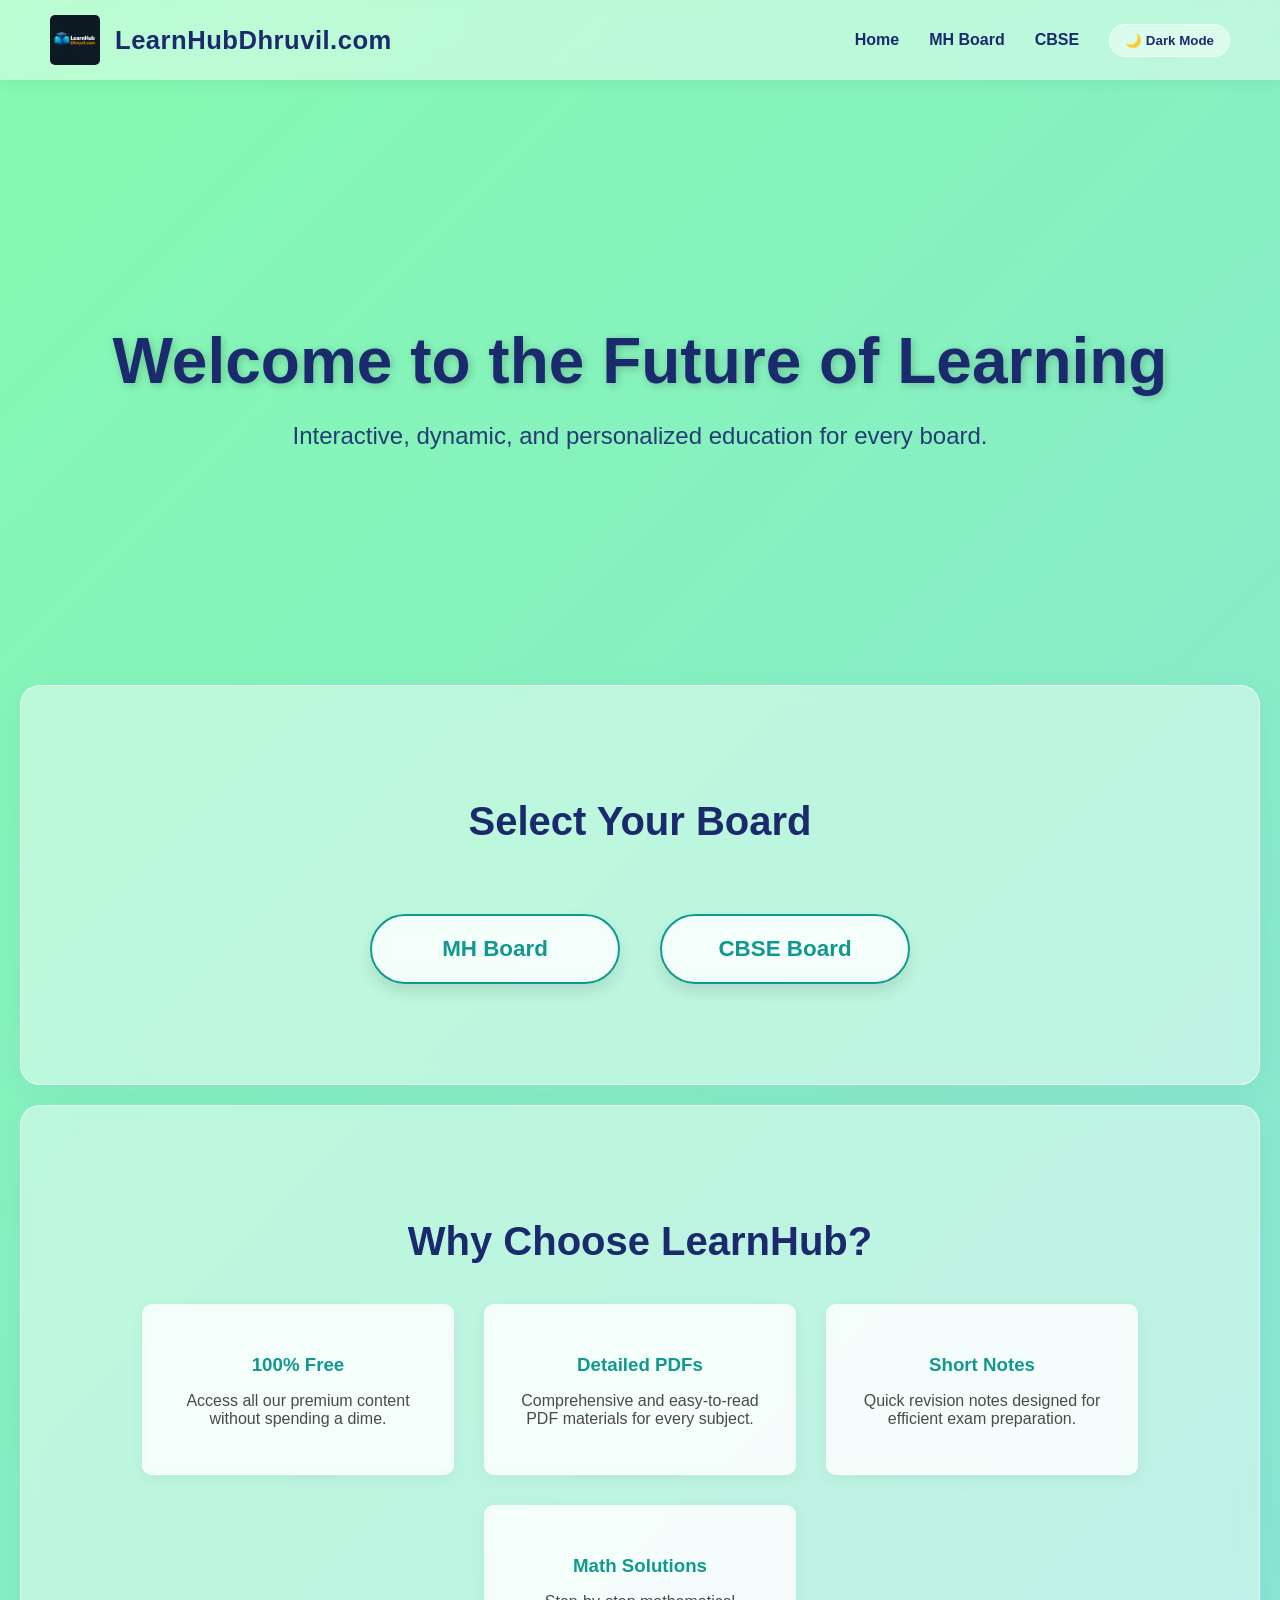
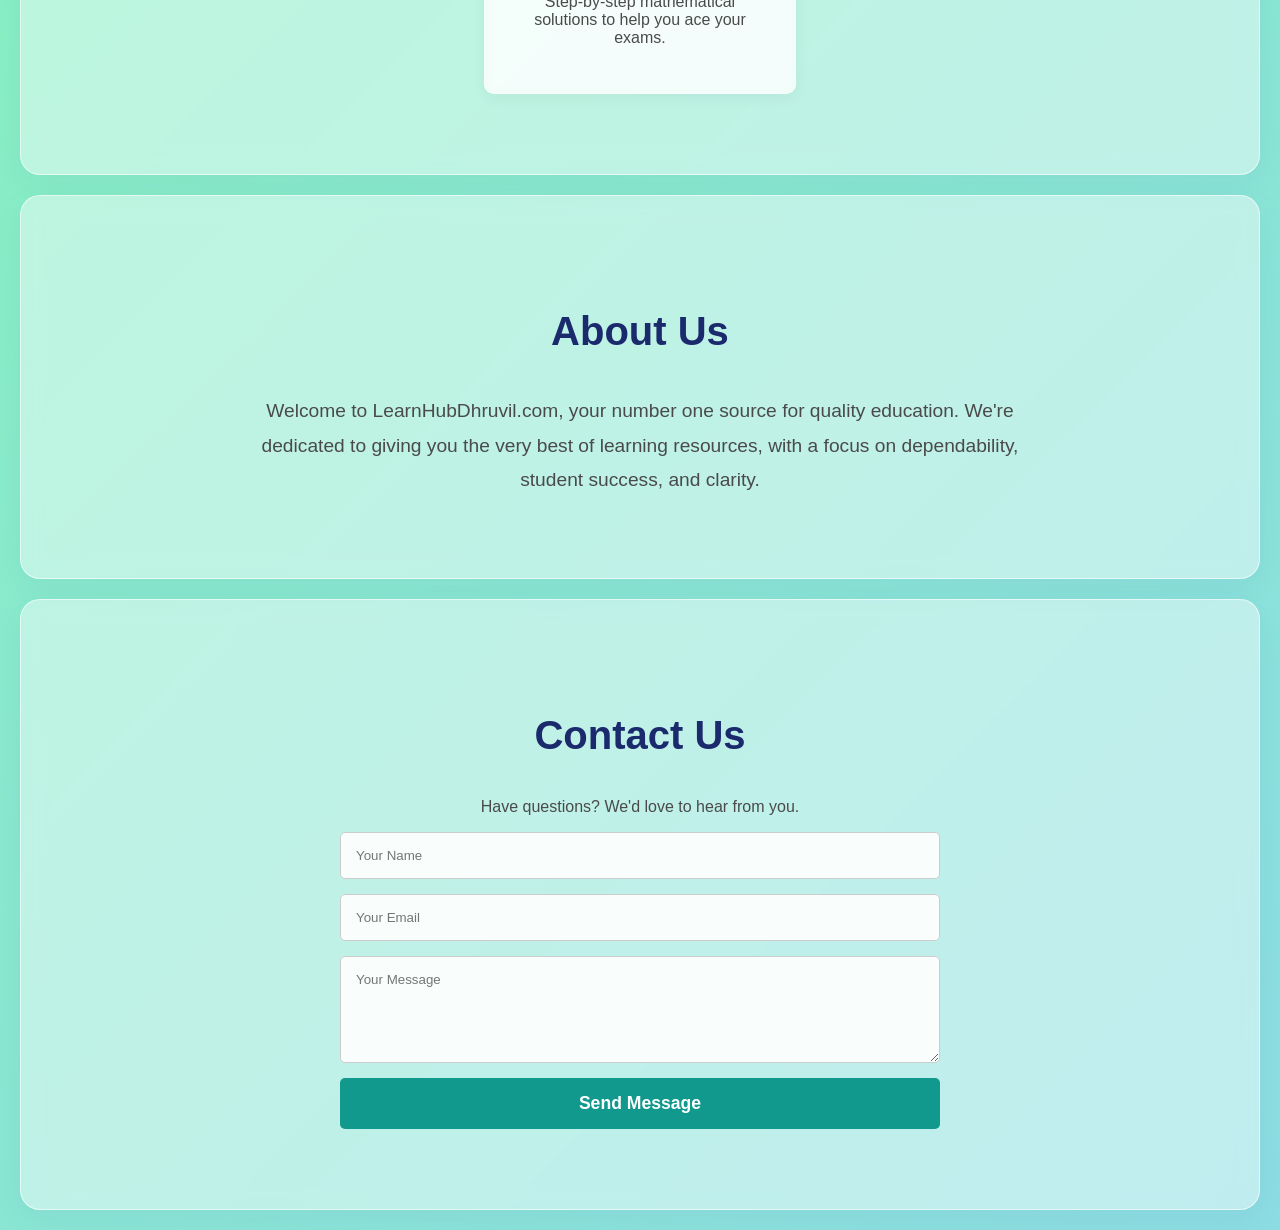
==== index.html @ d835bbcb "Add files via upload" ====
<!DOCTYPE html>
<html lang="en">
<head>
    <meta charset="UTF-8">
    <meta name="viewport" content="width=device-width, initial-scale=1.0">
    <title>LearnHubDhruvil.com | Empowering Education</title>
    <link rel="stylesheet" href="style.css">
</head>
<body>
    <!-- Navbar -->
    <header class="navbar">
        <div class="logo-container">
            <!-- Here is the path to your logo next to the domain name -->
            <img src="LOGO.png" alt="LearnHub Logo" class="logo">
            <span class="domain-name">LearnHubDhruvil.com</span>
        </div>
        <nav>
            <ul class="nav-links">
                <li><a href="index.html">Home</a></li>
                <li><a href="/boards/maharashtra/mhboard.html">MH Board</a></li>
                <li><a href="/boards/cbse/cbse.html">CBSE</a></li>
                <li><button id="theme-toggle">🌙 Dark Mode</button></li>
            </ul>
        </nav>
    </header>

    <!-- Animated Hero Section -->
    <section class="hero">
        <div class="hero-content">
            <h1 class="animate-title">Welcome to the Future of Learning</h1>
            <p>Interactive, dynamic, and personalized education for every board.</p>
        </div>
    </section>

    <!-- Boards Section -->
    <section class="boards-section">
        <h2>Select Your Board</h2>
        <div class="boards-wrapper">
            <div class="boards-container">
                <button class="board-btn" onclick="window.location.href='/boards/maharashtra/mhboard.html'">MH Board</button>
                <button class="board-btn" onclick="window.location.href='/boards/cbse/cbse.html'">CBSE Board</button>
            </div>
        </div>
    </section>

    <!-- Characteristics Section -->
    <section class="features-section" id="features">
        <h2 class="section-title">Why Choose LearnHub?</h2>
        <div class="features-grid">
            <div class="feature-card">
                <h3>100% Free</h3>
                <p>Access all our premium content without spending a dime.</p>
            </div>
            <div class="feature-card">
                <h3>Detailed PDFs</h3>
                <p>Comprehensive and easy-to-read PDF materials for every subject.</p>
            </div>
            <div class="feature-card">
                <h3>Short Notes</h3>
                <p>Quick revision notes designed for efficient exam preparation.</p>
            </div>
            <div class="feature-card">
                <h3>Math Solutions</h3>
                <p>Step-by-step mathematical solutions to help you ace your exams.</p>
            </div>
        </div>
    </section>

    <!-- About Us Section -->
    <section class="about-section" id="about">
        <h2 class="section-title">About Us</h2>
        <p>Welcome to LearnHubDhruvil.com, your number one source for quality education. We're dedicated to giving you the very best of learning resources, with a focus on dependability, student success, and clarity.</p>
    </section>

    <!-- Contact Us Section -->
    <section class="contact-section" id="contact">
        <h2 class="section-title">Contact Us</h2>
        <p>Have questions? We'd love to hear from you.</p>
        <form class="contact-form">
            <input type="text" placeholder="Your Name" required>
            <input type="email" placeholder="Your Email" required>
            <textarea placeholder="Your Message" rows="5" required></textarea>
            <button type="submit">Send Message</button>
        </form>
    </section>

    <script src="script.js"></script>
</body>
</html>
---- style.css ----
/* Global Styles */
:root {
  --bg-gradient: linear-gradient(-45deg, #a18cd1, #fbc2eb, #8fd3f4, #84fab0);
  --text-main: #4a4a4a;
  --text-heading: #1a2a6c;
  --accent-primary: #11998e;
  --accent-secondary: #38ef7d;
  --glass-bg: rgba(255, 255, 255, 0.45);
  --glass-border: rgba(255, 255, 255, 0.6);
  --card-bg: rgba(255, 255, 255, 0.7);
  --input-bg: rgba(255, 255, 255, 0.9);
  --input-border: #cccccc;
}

[data-theme="dark"] {
  --bg-gradient: linear-gradient(-45deg, #0f2027, #203a43, #2c5364, #000000);
  --text-main: #e0e0e0;
  --text-heading: #ffffff;
  --accent-primary: #00f2fe;
  --accent-secondary: #4facfe;
  --glass-bg: rgba(0, 0, 0, 0.5);
  --glass-border: rgba(255, 255, 255, 0.1);
  --card-bg: rgba(30, 30, 30, 0.6);
  --input-bg: rgba(0, 0, 0, 0.6);
  --input-border: rgba(255, 255, 255, 0.2);
}

body {
  margin: 0;
  padding: 0;
  font-family: 'Segoe UI', Tahoma, Geneva, Verdana, sans-serif;
  background: var(--bg-gradient);
  background-size: 400% 400%;
  animation: gradientBG 15s ease infinite;
  color: var(--text-main);
  overflow-x: hidden;
}

/* Navbar & Logo Setup */
.navbar {
  display: flex;
  justify-content: space-between;
  align-items: center;
  background: var(--glass-bg);
  backdrop-filter: blur(10px);
  -webkit-backdrop-filter: blur(10px);
  padding: 15px 50px;
  box-shadow: 0 4px 15px rgba(0,0,0,0.05);
  position: sticky;
  top: 0;
  z-index: 1000;
}

.logo-container {
  display: flex;
  align-items: center;
  gap: 15px;
}

.logo {
  width: 50px;
  height: 50px;
  object-fit: contain;
  background-color: #eee; /* Placeholder bg until logo.png loads */
  border-radius: 5px;
}

.domain-name {
  font-size: 1.6rem;
  font-weight: 800;
  color: var(--text-heading);
  letter-spacing: 0.5px;
}

/* Navigation & Hover Menu */
.nav-links {
  list-style: none;
  display: flex;
  gap: 30px;
  margin: 0;
  padding: 0;
}

.nav-links li {
  position: relative;
  display: flex;
  align-items: center;
}

.nav-links a {
  text-decoration: none;
  color: var(--text-heading);
  font-weight: 600;
  transition: color 0.3s;
}

.nav-links a:hover {
  color: var(--accent-primary);
}

#theme-toggle {
  background: var(--glass-bg);
  border: 1px solid var(--glass-border);
  color: var(--text-heading);
  padding: 8px 15px;
  border-radius: 20px;
  cursor: pointer;
  font-weight: 600;
  transition: all 0.3s ease;
}

#theme-toggle:hover {
  background: var(--accent-primary);
  color: white;
}

/* Hero Section Animations */
.hero {
  height: 65vh;
  background: transparent;
  display: flex;
  align-items: center;
  justify-content: center;
  text-align: center;
  color: var(--text-heading);
  padding: 0 20px;
}

.animate-title {
  font-size: 4rem;
  margin-bottom: 20px;
  animation: fadeInDown 1s ease-out;
  text-shadow: 2px 2px 8px rgba(0,0,0,0.2);
}

.hero p {
  font-size: 1.5rem;
  animation: fadeInUp 1s ease-out;
  opacity: 0.9;
}

/* Auto Scrolling Board Buttons */
.boards-section h2 {
  font-size: 2.5rem;
  color: var(--text-heading);
  margin-bottom: 50px;
}

.boards-wrapper {
  width: 100%;
  padding: 20px 0;
}

.boards-container {
  display: flex;
  flex-direction: row;
  justify-content: center;
  align-items: center;
  gap: 40px;
  flex-wrap: wrap;
}

/* New strict 2x3 grid layout */
.boards-grid {
  display: grid;
  grid-template-columns: repeat(2, 1fr);
  gap: 40px;
  justify-items: center;
  max-width: 800px;
  margin: 0 auto;
}

.board-btn {
  background: var(--card-bg);
  backdrop-filter: blur(10px);
  color: var(--accent-primary);
  border: 2px solid var(--accent-primary);
  padding: 20px 50px;
  width: auto;
  min-width: 250px;
  font-size: 1.4rem;
  font-weight: 700;
  border-radius: 50px;
  cursor: pointer;
  transition: all 0.4s cubic-bezier(0.175, 0.885, 0.32, 1.275);
  box-shadow: 0 8px 15px rgba(0,0,0,0.1);
  position: relative;
  overflow: hidden;
  z-index: 1;
}

.board-btn::before {
  content: '';
  position: absolute;
  top: 0; left: 0; right: 0; bottom: 0;
  background: linear-gradient(135deg, var(--accent-primary) 0%, var(--accent-secondary) 100%);
  z-index: -1;
  transition: opacity 0.4s ease;
  opacity: 0;
  border-radius: 50px;
}

.board-btn:hover {
  color: white;
  transform: translateY(-5px) scale(1.05);
  box-shadow: 0 15px 25px rgba(79, 172, 254, 0.5);
  border-color: transparent;
}

.board-btn:hover::before {
  opacity: 1;
}

/* Features & Info Sections */
.boards-section, .features-section, .about-section, .contact-section {
  padding: 80px 20px;
  text-align: center;
  background: var(--glass-bg);
  backdrop-filter: blur(10px);
  margin: 20px;
  border-radius: 20px;
  border: 1px solid var(--glass-border);
  box-shadow: 0 8px 32px rgba(31, 38, 135, 0.05);
}

.section-title {
  font-size: 2.5rem;
  color: var(--text-heading);
  margin-bottom: 40px;
}

.features-grid {
  display: flex;
  flex-wrap: wrap;
  justify-content: center;
  gap: 30px;
  max-width: 1200px;
  margin: 0 auto;
}

.feature-card {
  background: var(--card-bg);
  backdrop-filter: blur(5px);
  border: 1px solid var(--glass-border);
  padding: 30px;
  border-radius: 10px;
  box-shadow: 0 4px 15px rgba(0,0,0,0.05);
  width: 250px;
  transition: transform 0.3s ease;
}

.feature-card:hover {
  transform: translateY(-10px);
}

.feature-card h3 {
  color: var(--accent-primary);
  margin-bottom: 15px;
}

.about-section p {
  max-width: 800px;
  margin: 0 auto;
  font-size: 1.2rem;
  line-height: 1.8;
  color: var(--text-main);
}

.contact-form {
  max-width: 600px;
  margin: 0 auto;
  display: flex;
  flex-direction: column;
  gap: 15px;
}

.contact-form input, .contact-form textarea {
  padding: 15px;
  background: var(--input-bg);
  color: var(--text-main);
  border: 1px solid var(--input-border);
  border-radius: 5px;
  font-family: inherit;
}

.contact-form button {
  background: var(--accent-primary);
  color: white;
  border: none;
  padding: 15px;
  font-size: 1.1rem;
  font-weight: bold;
  border-radius: 5px;
  cursor: pointer;
  transition: background 0.3s;
}

.contact-form button:hover {
  background: var(--accent-secondary);
}

/* Keyframes */
@keyframes gradientBG {
  0% { background-position: 0% 50%; }
  50% { background-position: 100% 50%; }
  100% { background-position: 0% 50%; }
}

@keyframes scroll-left {
  0% { transform: translateX(0); }
  100% { transform: translateX(-50%); }
}

@keyframes fadeInDown {
  from { opacity: 0; transform: translateY(-20px); }
  to { opacity: 1; transform: translateY(0); }
}

@keyframes fadeInUp {
  from { opacity: 0; transform: translateY(20px); }
  to { opacity: 1; transform: translateY(0); }
}

/* Responsive Design for 9:16 Aspect Ratios (e.g., Mobile Devices) */
@media (max-width: 768px) {
  /* Responsive Navbar */
  .navbar {
    flex-direction: column;
    gap: 10px;
    padding: 15px 20px;
  }

  .nav-links {
    justify-content: center;
    flex-wrap: wrap;
    gap: 15px 25px;
    padding-top: 10px;
  }

  .domain-name {
    font-size: 1.5rem;
  }

  /* Responsive Hero Section */
  .hero {
    height: 50vh;
  }

  .animate-title {
    font-size: 2.5rem;
  }

  .hero p {
    font-size: 1.1rem;
  }

  /* Responsive Boards Section - Vertical Scroll */
  .boards-section h2 {
    font-size: 2rem;
  }

  .boards-section, .features-section, .about-section, .contact-section {
    padding: 60px 20px;
    margin: 10px;
  }

  .section-title {
    font-size: 2rem;
  }

  .boards-grid {
    grid-template-columns: 1fr;
  }

  .board-btn {
    font-size: 1.2rem;
  }
}
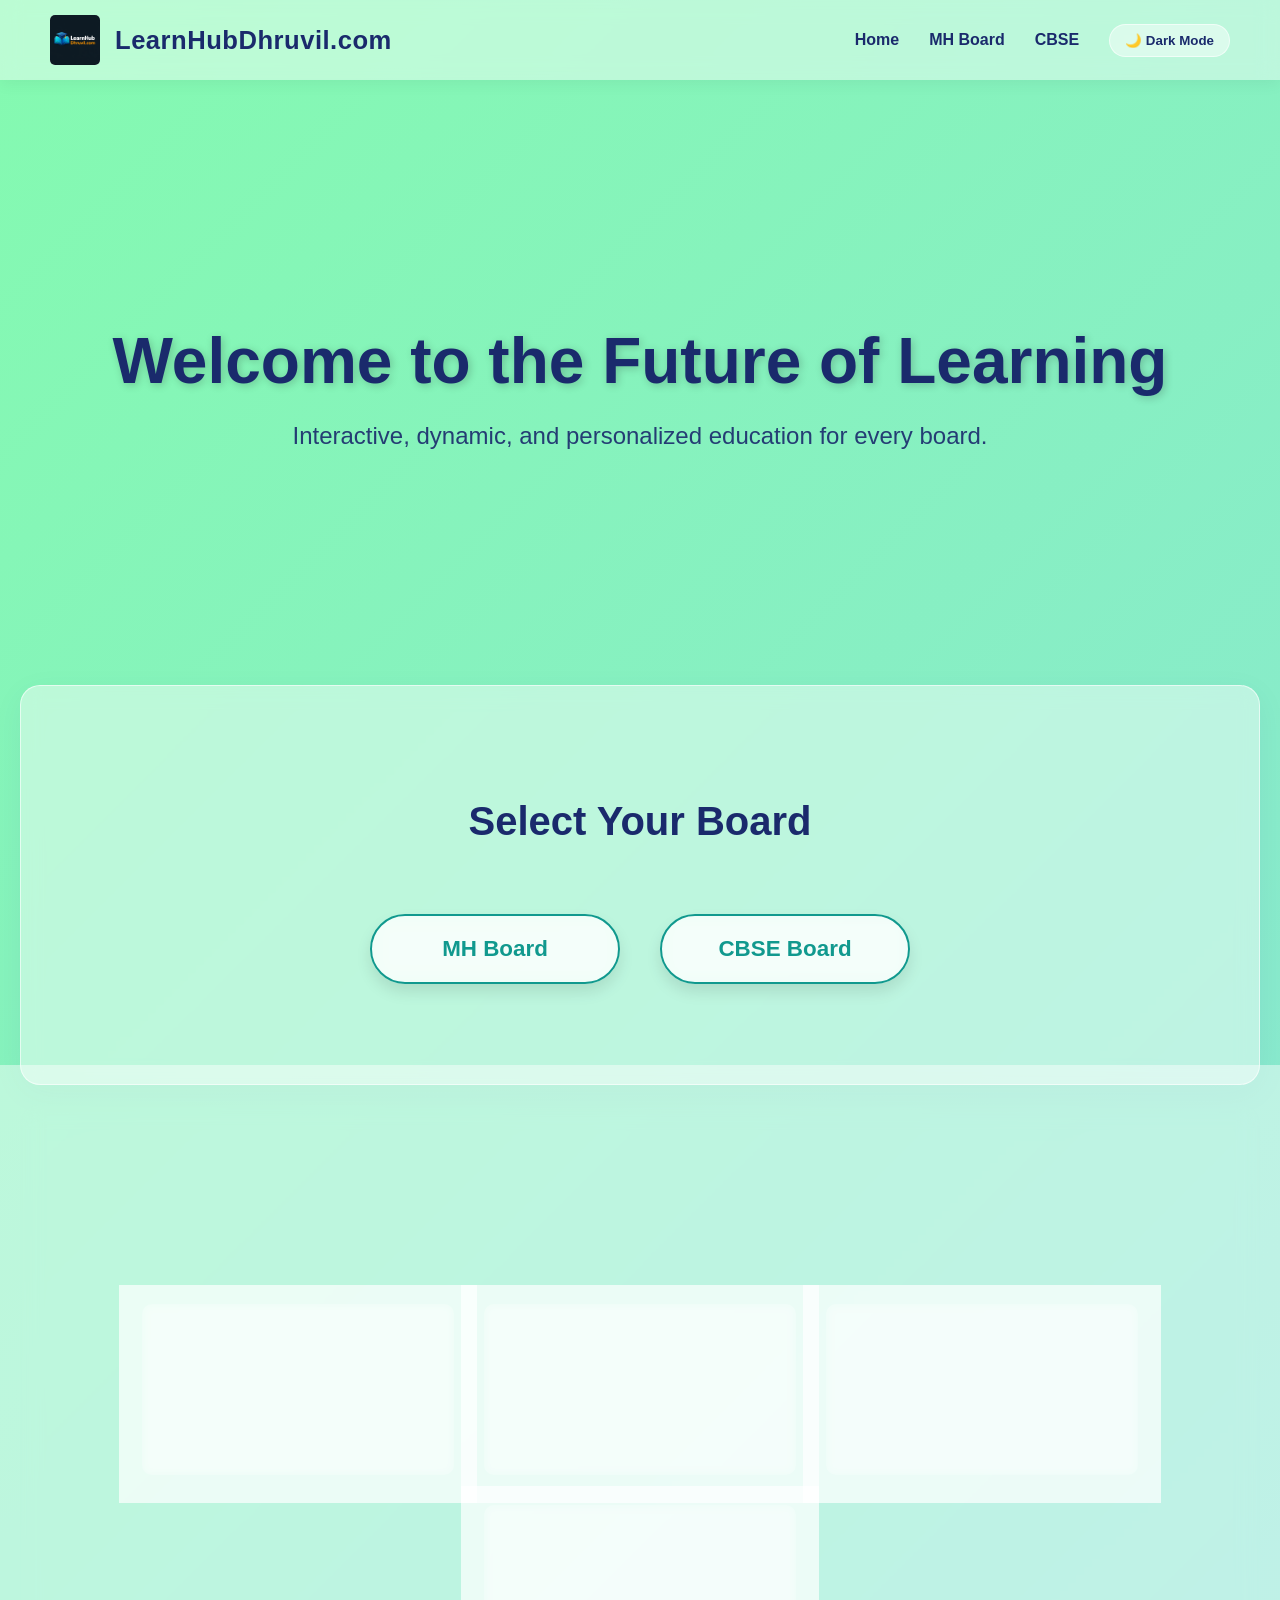
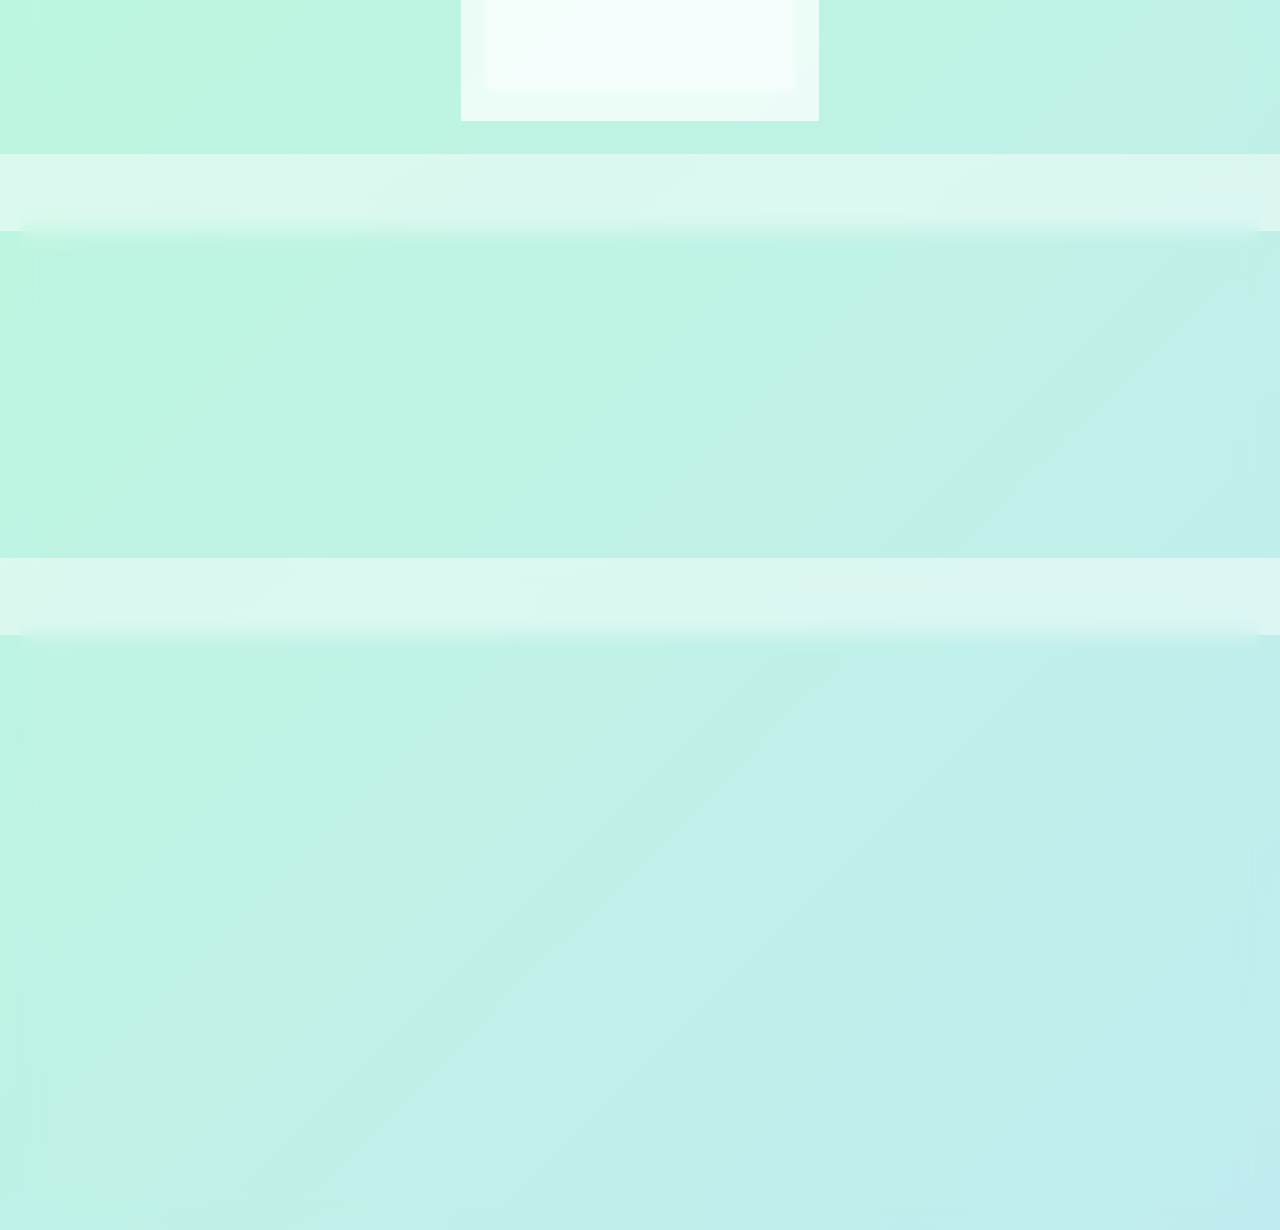
==== commit e364d733: "Update index.html" ====
--- a/index.html
+++ b/index.html
@@ -38,7 +38,7 @@
         <div class="boards-wrapper">
             <div class="boards-container">
                 <button class="board-btn" onclick="window.location.href='/boards/maharashtra/mhboard.html'">MH Board</button>
-                <button class="board-btn" onclick="window.location.href='/boards/cbse/cbse.html'">CBSE Board</button>
+                <button class="board-btn" onclick="window.location.href='boards/cbse/cbse.html'">CBSE Board</button>
             </div>
         </div>
     </section>
@@ -86,4 +86,4 @@
 
     <script src="script.js"></script>
 </body>
-</html>+</html>
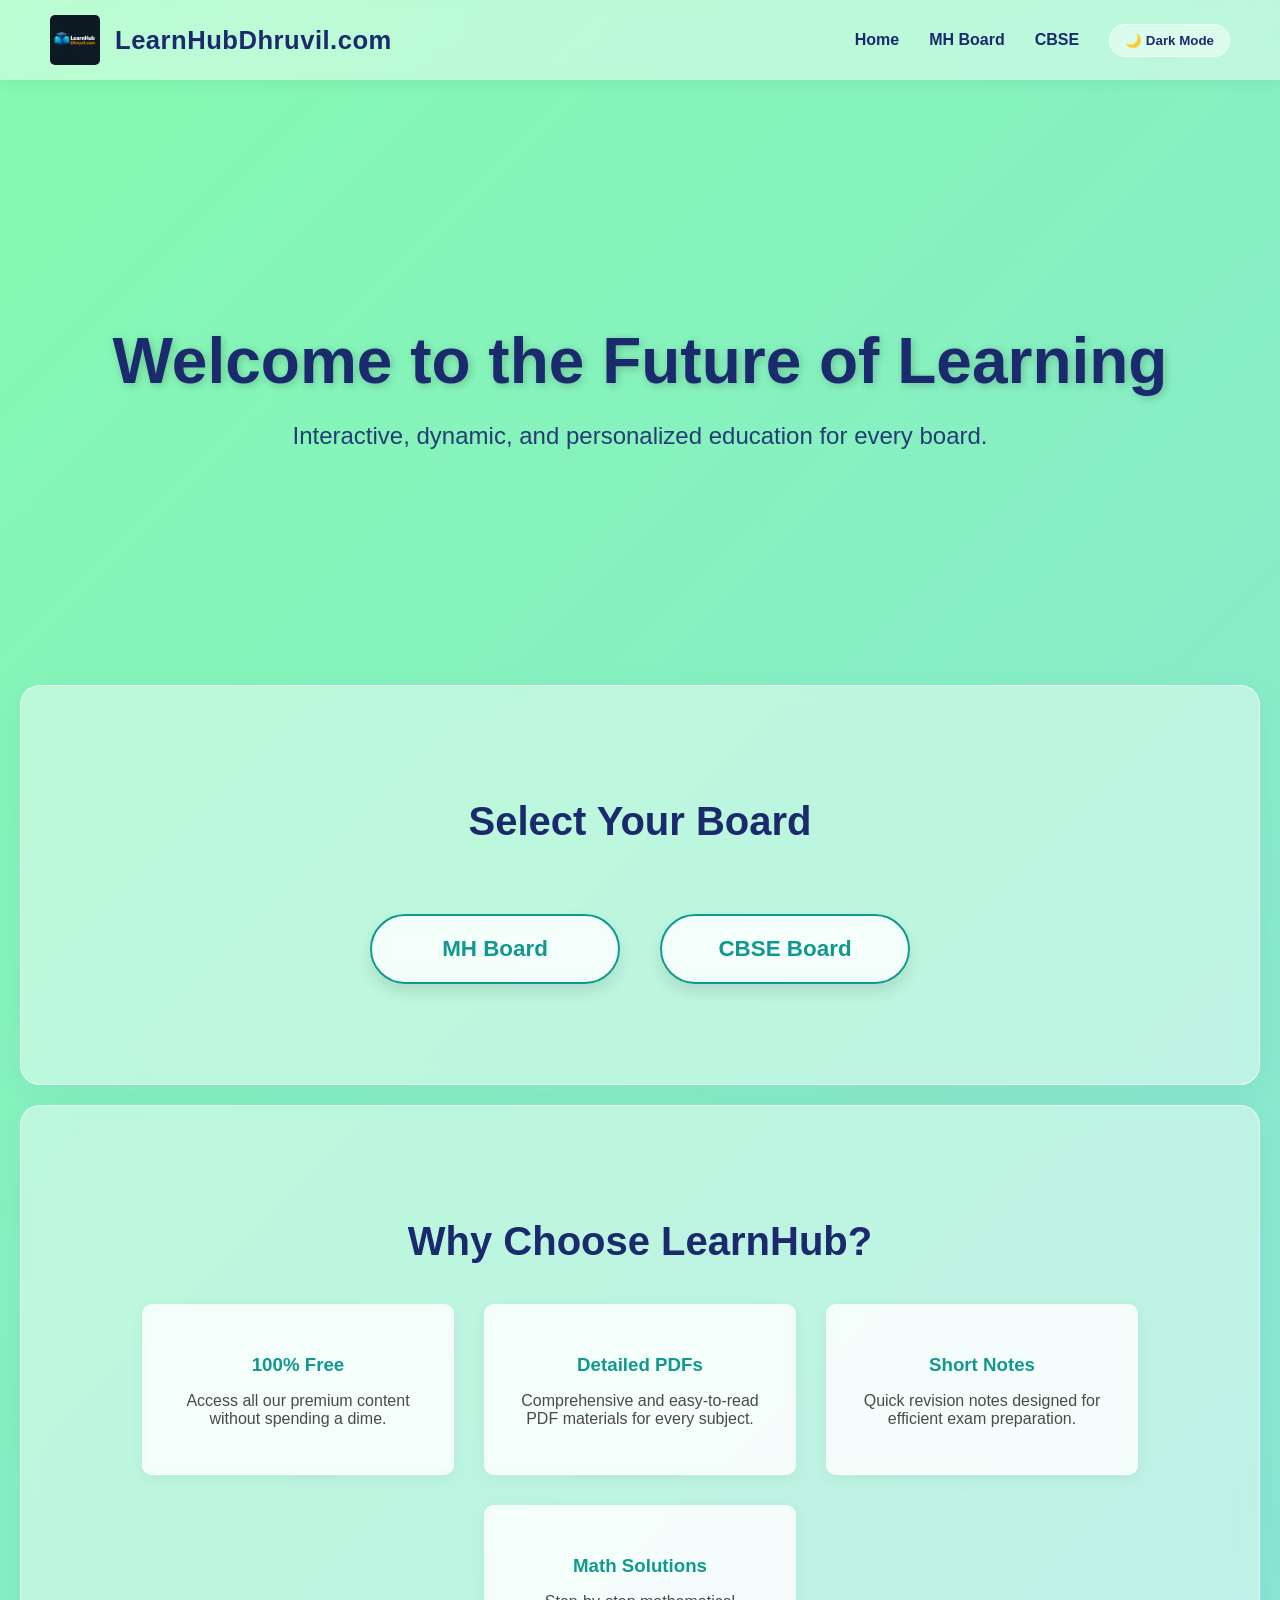
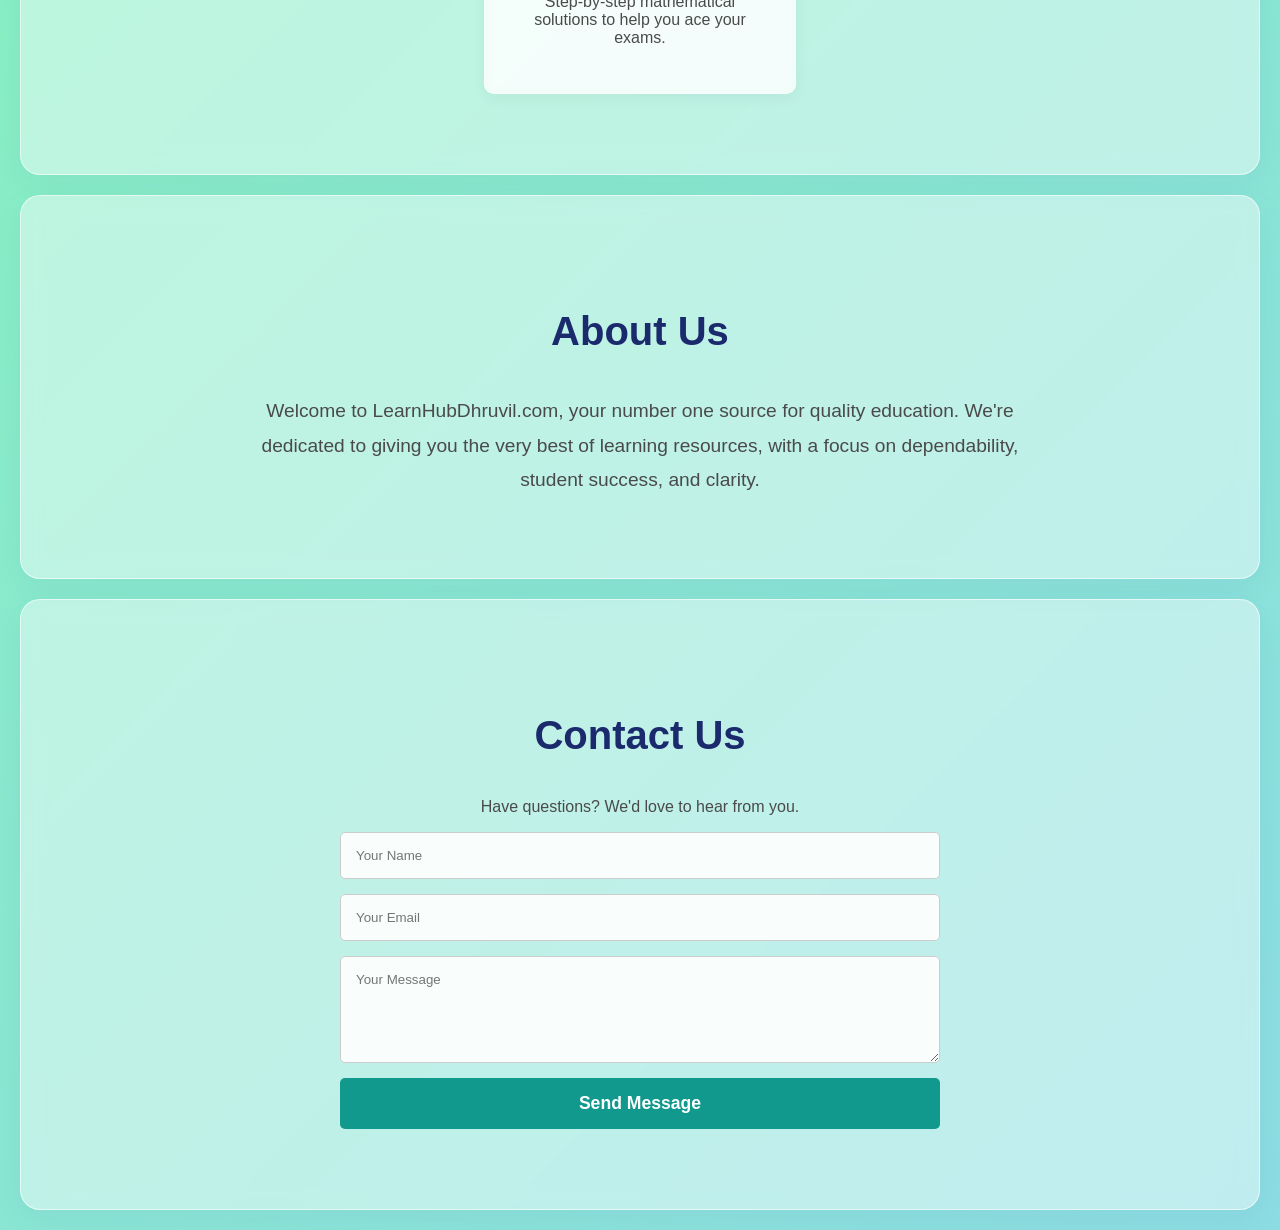
==== commit 12e3d25a: "Update index.html" ====
--- a/index.html
+++ b/index.html
@@ -18,7 +18,7 @@
             <ul class="nav-links">
                 <li><a href="index.html">Home</a></li>
                 <li><a href="/boards/maharashtra/mhboard.html">MH Board</a></li>
-                <li><a href="/boards/cbse/cbse.html">CBSE</a></li>
+                <li><a href="boards/cbse/cbse.html">CBSE</a></li>
                 <li><button id="theme-toggle">🌙 Dark Mode</button></li>
             </ul>
         </nav>
